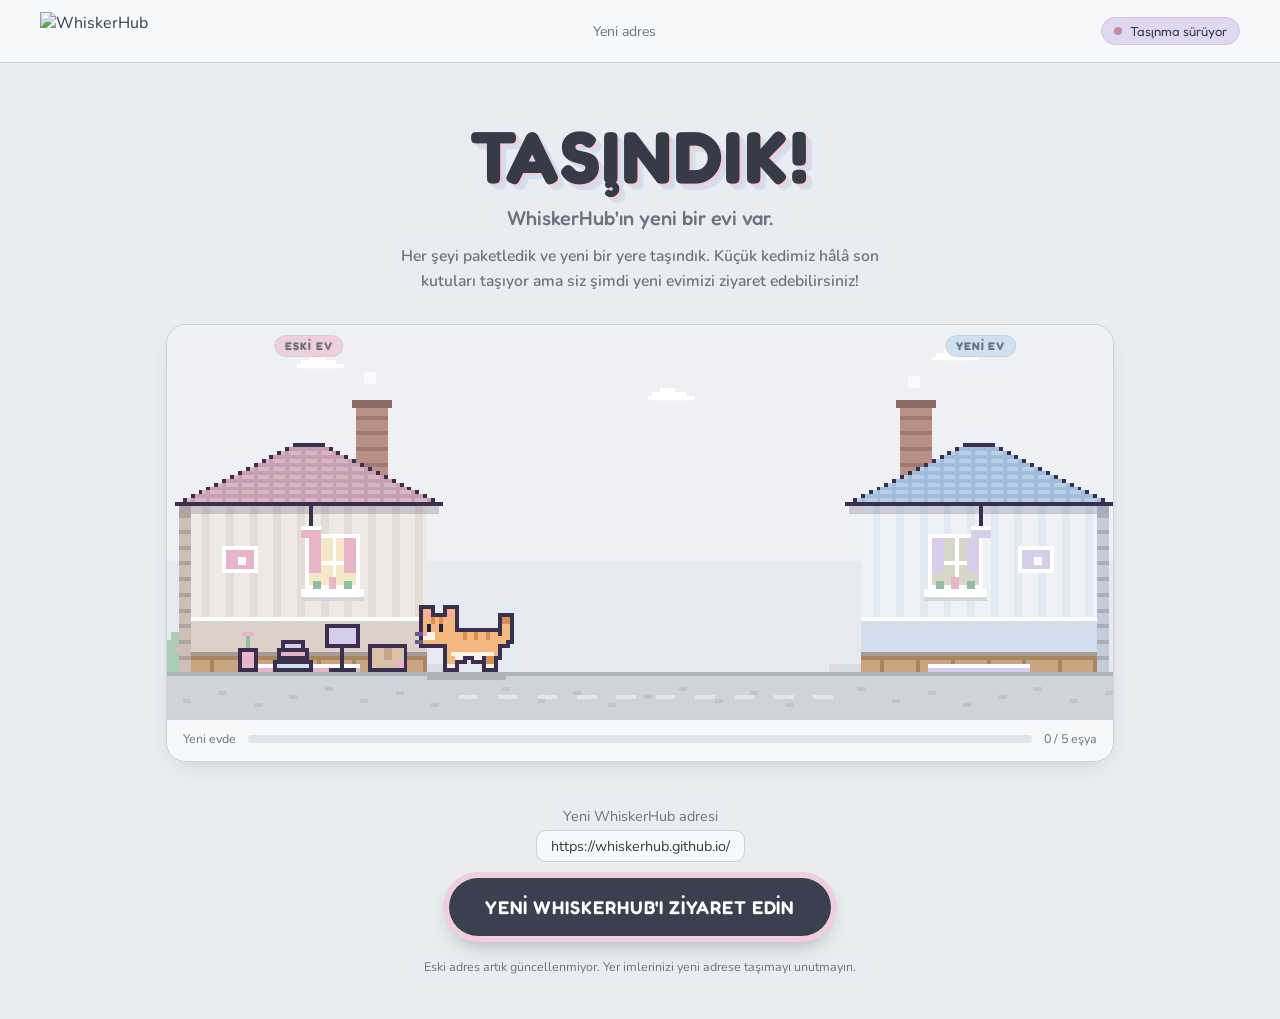
==== index.html @ 1a20b5a2 "Add initial index.html for WhiskerHub site" ====
<!DOCTYPE html>
<html lang="tr">
<head>
<meta charset="UTF-8">
<meta name="viewport" content="width=device-width, initial-scale=1">
<title>WhiskerHub taşındı</title>
<link rel="icon" type="image/png" href="whiskerhub.png">
<link rel="preconnect" href="https://fonts.googleapis.com"><link rel="preconnect" href="https://fonts.gstatic.com" crossorigin>
<link href="https://fonts.googleapis.com/css2?family=Fredoka:wght@500;600;700&family=Nunito:wght@600;700;800&display=swap" rel="stylesheet">
<style>
:root{
  --bg:#e9ecf0; --panel:#f7f8fa; --line:#cdd2da; --ink:#363b47; --ink2:#6b7280;
  --pink:#f0cfdd; --blue:#cfe0f1; --lilac:#e0d8f0; --btn:#3b4050;
}
*{margin:0;padding:0;box-sizing:border-box}
body{background:var(--bg);color:var(--ink);font-family:"Nunito","Trebuchet MS",system-ui,sans-serif;position:relative;min-height:100vh;display:flex;flex-direction:column}
header{display:flex;align-items:center;justify-content:space-between;gap:12px;padding:12px clamp(16px,4vw,40px);background:var(--panel);border-bottom:1px solid var(--line)}
.logo{height:38px;width:auto;display:block}
.status{display:flex;align-items:center;gap:8px;font-size:.82rem;padding:5px 12px;border-radius:99px;background:var(--lilac);border:1px solid #d1c6e8}
.status i{width:8px;height:8px;border-radius:50%;background:#c58aa8;animation:pulse 1.8s ease-in-out infinite}
@keyframes pulse{50%{opacity:.3}}
nav{display:flex;gap:18px;font-size:.88rem}
nav a{color:var(--ink2);text-decoration:none}
nav a:hover{color:var(--ink)}
main{flex:1;width:100%;max-width:980px;margin:0 auto;padding:clamp(24px,5vw,48px) 16px 8px;text-align:center}
h1{font-family:"Fredoka","Baloo 2","Trebuchet MS",sans-serif;font-size:clamp(2.6rem,9vw,4.6rem);letter-spacing:.03em;font-weight:700;color:var(--ink);text-shadow:3px 3px 0 var(--pink),6px 6px 0 var(--blue)}
.sub{margin-top:6px;font-size:1.1rem;color:var(--ink2)}
.desc{margin:14px auto 0;max-width:56ch;line-height:1.6;color:var(--ink2);font-size:.98rem}
.stage{position:relative;margin-top:30px;border:1px solid var(--line);border-radius:20px;background:#f1f3f6;box-shadow:0 8px 24px -14px rgba(60,65,80,.35);overflow:hidden}
.stage canvas{display:block;width:100%;height:auto;aspect-ratio:240/100;image-rendering:pixelated;image-rendering:crisp-edges}
.tag{position:absolute;top:10px;transform:translateX(-50%);font-size:.7rem;font-weight:700;letter-spacing:.08em;padding:3px 10px;border-radius:99px;background:var(--panel);border:1px solid var(--line);color:var(--ink2);white-space:nowrap}
.tag.old{left:15%;background:var(--pink)}
.tag.new{left:86%;background:var(--blue)}
.prog{display:flex;align-items:center;gap:12px;padding:10px 16px 14px;font-size:.78rem;color:var(--ink2);border-top:1px solid var(--line);background:var(--panel)}
.bar{flex:1;height:8px;border-radius:99px;background:#e1e4ea;overflow:hidden}
.bar b{display:block;height:100%;width:0;background:#b9a8dc;border-radius:99px;transition:width .6s ease}
footer{padding:36px 16px 44px;text-align:center}
.addr{font-size:.9rem;color:var(--ink2);margin-bottom:16px}
.addr span{display:inline-block;margin-top:4px;padding:5px 14px;border-radius:10px;background:var(--panel);border:1px solid var(--line);color:var(--ink);word-break:break-all}
.cta{position:relative;display:inline-block;padding:18px 36px;border-radius:99px;background:var(--btn);color:#fff;font-family:"Fredoka",sans-serif;font-weight:600;letter-spacing:.05em;font-size:clamp(.95rem,3.8vw,1.15rem);text-decoration:none;box-shadow:0 0 0 6px var(--pink),0 10px 24px -8px rgba(59,64,80,.6);transition:transform .2s,box-shadow .2s}
.cta:hover{transform:translateY(-2px);box-shadow:0 0 0 8px var(--lilac),0 14px 28px -8px rgba(59,64,80,.6)}
.cta:focus-visible{outline:3px solid #8fb2d9;outline-offset:6px}
.note{margin-top:22px;font-size:.78rem;color:var(--ink2)}
@media(max-width:560px){nav{display:none}.logo{height:32px}.tag{font-size:.6rem;padding:2px 7px}}
.status,.tag,.sub{font-family:"Fredoka",sans-serif}
.sub{font-weight:500;font-size:1.25rem}
.desc{font-weight:600}
.cta.press{transform:scale(.93);box-shadow:0 0 0 8px var(--lilac),0 4px 10px -6px rgba(59,64,80,.6);background:#4b5166}
.cta.press::after{content:"";position:absolute;inset:-6px;border-radius:99px;border:3px solid var(--pink);animation:rip .9s ease-out forwards}
@keyframes rip{to{transform:scale(1.3);opacity:0}}
#walker{position:absolute;display:none;pointer-events:none;image-rendering:pixelated;image-rendering:crisp-edges;z-index:5;transform-origin:50% 93%}
</style>
</head>
<body>
<header>
  <img class="logo" src="whiskerhub.png" alt="WhiskerHub">
  <nav><a href="https://whiskerhub.github.io/">Yeni adres</a></nav>
  <div class="status"><i></i>Taşınma sürüyor</div>
</header>

<main>
  <h1>TAŞINDIK!</h1>
  <p class="sub">WhiskerHub'ın yeni bir evi var.</p>
  <p class="desc">Her şeyi paketledik ve yeni bir yere taşındık. Küçük kedimiz hâlâ son kutuları taşıyor ama siz şimdi yeni evimizi ziyaret edebilirsiniz!</p>

  <div class="stage">
    <canvas id="scene" width="240" height="100" role="img" aria-label="Kedi eski evden yeni eve eşya taşıyor"></canvas>
    <span class="tag old">ESKİ EV</span><span class="tag new">YENİ EV</span>
    <div class="prog"><span>Yeni evde</span><div class="bar"><b id="bar"></b></div><span id="cnt">0 / 5 eşya</span></div>
  </div>
</main>

<footer>
  <p class="addr">Yeni WhiskerHub adresi<br><span>https://whiskerhub.github.io/</span></p>
  <a class="cta" href="https://whiskerhub.github.io/">YENİ WHISKERHUB'I ZİYARET EDİN</a>
  <p class="note">Eski adres artık güncellenmiyor. Yer imlerinizi yeni adrese taşımayı unutmayın.</p>
</footer>

<canvas id="walker" width="40" height="30" aria-hidden="true"></canvas>
<script>
(() => {
'use strict';
const cv = document.getElementById('scene'), ctx = cv.getContext('2d');
const bar = document.getElementById('bar'), cnt = document.getElementById('cnt');
const btn = document.querySelector('.cta'), wc = document.getElementById('walker'), wx = wc.getContext('2d');
const W = 240, H = 100, GY = 88;
const K = '#3b2f4f';
const CAT = { b:'#f2b880', d:'#d98f4e', w:'#fff4e6', p:'#ff9ec7', e:'#2a2140', wh:'#6a5a8a' };
const R = (x,y,w,h,c) => { ctx.fillStyle = c; ctx.fillRect(Math.round(x), Math.round(y), w, h); };

/* ---------- eşyalar: [x,y,w,h,renk], alt-orta çıpa ---------- */
const G = '#8fbf9f', PK = '#e8b4c8';
const ITEMS = {
  box:   [[-5,-7,10,7,K],[-4,-6,8,5,'#d8c3a8'],[-1,-6,2,3,'#c2a888'],[2,-3,2,2,PK]],
  plant: [[-3,-4,6,4,K],[-2,-3,4,3,PK],[-1,-9,2,5,G],[-4,-8,3,2,G],[1,-7,3,2,G]],
  lamp:  [[-4,-12,9,6,K],[-3,-11,7,4,'#d6cdea'],[0,-7,1,6,K],[-3,-1,7,1,K]],
  chair: [[-4,-10,2,10,K],[-4,-5,9,2,K],[3,-5,2,5,K],[-3,-9,1,4,'#b9cfe6'],[-3,-4,7,1,'#b9cfe6']],
  books: [[-5,-3,10,3,K],[-4,-2,8,1,'#cfe0f1'],[-4,-6,8,3,K],[-3,-5,6,1,PK],[-3,-8,6,2,K],[-2,-7,4,1,'#d6cdea']],
  pillow:[[-5,-5,10,5,K],[-4,-4,8,3,'#e6d9f3'],[1,-3,2,1,PK]],
  deco:  [[-2,-6,5,6,K],[-1,-5,3,4,PK],[0,-9,1,3,G],[-1,-10,3,1,PK]]
};
const TYPES = Object.keys(ITEMS);
function item(t, x, y, a) {
  if (a < 1) ctx.globalAlpha = Math.max(0, a);
  for (const [dx,dy,w,h,c] of ITEMS[t]) R(x+dx, y+dy, w, h, c);
  ctx.globalAlpha = 1;
}

/* ---------- kedi (WhiskerPet sprite'ından) ---------- */
function head(hx, hy, eyes) {
  const sh = [[hx,hy,8,7,CAT.b],[hx,hy-2,2,2,CAT.b],[hx+6,hy-2,2,2,CAT.b]];
  const dt = [[hx+1,hy-1,1,1,CAT.p],[hx+6,hy-1,1,1,CAT.p],[hx+3,hy,1,2,CAT.d],[hx+5,hy,1,2,CAT.d]];
  if (eyes === 'open') dt.push([hx+3,hy+2,1,2,CAT.e],[hx+6,hy+2,1,2,CAT.e]);
  else dt.push([hx+1,hy+3,1,1,CAT.e],[hx+2,hy+2,1,1,CAT.e],[hx+3,hy+3,1,1,CAT.e],[hx+5,hy+3,1,1,CAT.e],[hx+6,hy+2,1,1,CAT.e],[hx+7,hy+3,1,1,CAT.e]);
  dt.push([hx+5,hy+4,3,2,CAT.w],[hx+7,hy+4,1,1,CAT.p],[hx+8,hy+4,2,1,CAT.wh],[hx+8,hy+6,2,1,CAT.wh]);
  return { sh, dt };
}
const LEGS = [{x:-7,o:.5,far:1},{x:-4,o:0,far:0},{x:1,o:0,far:1},{x:3,o:.5,far:0}];
function pose(f, walking, eyes, tw, crouch) {
  const sh = [], dt = [];
  sh.push([-11+tw,-13,2,6,CAT.b],[-10,-8,3,2,CAT.b]); dt.push([-11+tw,-13,2,2,CAT.d]);
  for (const L of LEGS) {
    let dx = 0, lift = 0;
    if (walking) {
      const p = ((f/4) + L.o) % 1;
      if (p < .5) dx = Math.round(1 - 4*p); else { dx = Math.round(-1 + 4*(p-.5)); lift = p < .7 ? 1 : 2; }
    }
    const h = Math.max(1, 3 - lift);
    sh.push([L.x+dx,-3,2,h,L.far ? CAT.d : CAT.b]); dt.push([L.x+dx,-3+h-1,2,1,CAT.w]);
  }
  sh.push([-8,-9,13,6,CAT.b]);
  dt.push([-7,-4,11,1,CAT.w],[-6,-9,1,2,CAT.d],[-3,-9,1,2,CAT.d],[0,-9,1,2,CAT.d]);
  const h = head(3, -13 + (crouch||0), eyes);
  sh.push(...h.sh); dt.push(...h.dt);
  return { sh, dt };
}
function drawCat(g, x, y, dir, p, lift) {
  g.fillStyle = 'rgba(60,60,80,.22)'; g.fillRect(Math.round(x) - 10, y + 1, 20, 1);
  g.save(); g.translate(Math.round(x), y - lift); g.scale(dir, 1);
  g.fillStyle = K;
  for (const [a,b,w,h] of p.sh) g.fillRect(a-1, b-1, w+2, h+2);
  for (const [a,b,w,h,c] of p.sh) { g.fillStyle = c; g.fillRect(a,b,w,h); }
  for (const [a,b,w,h,c] of p.dt) { g.fillStyle = c; g.fillRect(a,b,w,h); }
  g.restore();
}
const HEART = ['.kk.kk.','kppkppk','kpppppk','.kpppk.','..kpk..','...k...'];
function heart(h) {
  const y = h.y - h.t*14; ctx.globalAlpha = Math.max(0, h.t > .8 ? 1 - (h.t - .8)/.5 : 1);
  HEART.forEach((row, j) => [...row].forEach((c, i) => { if (c !== '.') R(h.x - 3 + i, y + j, 1, 1, c === 'k' ? K : '#ff6b9d'); }));
  ctx.globalAlpha = 1;
}

/* ---------- evler ve fon ---------- */
const OLDH = {wall:'#efe9e4',stripe:'#e6dcd6',wain:'#ddd0c8',roof:'#d7b6c5',roof2:'#c79fb0',trim:'#cbbfb8',curt:'#e8b4c8',L:true};
const NEWH = {wall:'#eef2f7',stripe:'#e1e9f3',wain:'#d3deec',roof:'#b9cfe8',roof2:'#a2bcdb',trim:'#c3ccd8',curt:'#d6cdea',L:false};
function house(x, w, o, t) {
  const L = o.L, cx = x + (L ? 36 : 24), mx = x + w/2;
  const chx = x + (L ? 42 : 10);
  R(chx, 20, 8, 20, '#b98f86'); for (let j = 0; j < 5; j++) R(chx, 23 + j*4, 8, 1, '#a07a72');
  R(chx - 1, 19, 10, 2, '#8c6c66'); R(chx + 2, 14 - (Math.floor(t*2) % 3), 3, 3, 'rgba(255,255,255,.7)');
  R(x, 46, w, 42, o.wall);
  for (let i = x + 3; i < x + w; i += 6) R(i, 46, 2, 28, o.stripe);
  R(x, 74, w, 10, o.wain); R(x, 74, w, 1, '#fff'); R(x, 83, w, 1, '#a79a97');
  R(x, 84, w, 4, '#c9a47e'); R(x, 84, w, 1, '#a8845f');
  for (let i = x + 5; i < x + w; i += 9) R(i, 85, 1, 3, '#a8845f');
  R(mx - 13, 86, 26, 2, o.curt); R(mx - 13, 86, 26, 1, '#fff');
  const wx0 = L ? x - 3 : x + w;
  R(wx0, 46, 3, 42, o.trim); for (let j = 48; j < 88; j += 4) R(wx0, j, 3, 1, 'rgba(0,0,0,.14)');
  for (let r = 0; r < 16; r++) {
    const rx = x - 4 + r*2, rw = w + 8 - r*4, y = 45 - r;
    R(rx, y, rw, 1, r % 2 ? o.roof : o.roof2);
    for (let k = (r % 2) * 2; k < rw; k += 4) R(rx + k, y, 1, 1, o.roof2);
    R(rx, y, 1, 1, K); R(rx + rw - 1, y, 1, 1, K);
  }
  R(x + 26, 30, w - 52, 1, K); R(x - 4, 45, w + 8, 1, K); R(x - 3, 46, w + 6, 2, 'rgba(60,50,80,.2)');
  R(cx - 7, 53, 14, 14, '#fff'); R(cx - 6, 54, 12, 12, '#9fb4c8');
  ctx.globalAlpha = .75 + .25*Math.sin(t*1.5); R(cx - 6, 54, 12, 12, '#f8ecc9'); ctx.globalAlpha = 1;
  R(cx, 54, 1, 12, '#fff'); R(cx - 6, 60, 12, 1, '#fff');
  R(cx - 6, 54, 3, 9, o.curt); R(cx + 3, 54, 3, 9, o.curt);
  R(cx - 8, 67, 16, 2, '#fff'); R(cx - 8, 69, 16, 1, '#d3d6dc');
  R(cx - 5, 65, 2, 2, G); R(cx - 1, 64, 2, 3, PK); R(cx + 3, 65, 2, 2, G);
  const px = L ? x + 8 : x + 40;
  R(px, 56, 9, 7, '#fff'); R(px + 1, 57, 7, 5, o.curt); R(px + 4, 59, 2, 2, '#fff');
  R(mx, 46, 1, 5, K); R(mx - 2, 51, 5, 3, o.curt); R(mx - 2, 51, 5, 1, '#fff');
  R(L ? x + w : x - 8, 86, 8, 2, '#d9dce2');
}
const clouds = [{x:30,y:8,v:2},{x:120,y:16,v:1.4},{x:190,y:6,v:2.6}];
function cloud(x, y) { R(x+3,y,4,1,'#fff'); R(x+1,y+1,9,1,'#fff'); R(x,y+2,12,1,'#fff'); R(x+2,y+3,8,1,'#f1f3f7'); }

/* ---------- hikaye: sonsuz döngü ---------- */
const OLD = [56, 44, 32, 20], NEW = [228, 217, 206, 195, 184];
let n = 0, ph = 'toOld', t = 0, anim = 0, time = 0;
let cat = { x: 120, dir: -1 };
let hearts = [], hc = 0, wk = null;
let oldItems = [], newItems = [], newCount = 0, restock = 1, carry = null, fly = null, dust = [], fade = 1;
const SPEED = 30;

function stock() { oldItems = OLD.map((_, i) => TYPES[(n*3 + i*2) % 7]); restock = 0; }
stock();
const oldIdx = () => n % 4;
const stand = () => ph === 'toOld' ? OLD[oldIdx()] + 13 : NEW[newCount] - 13;

function go(dt) {
  const tx = stand(), d = tx - cat.x;
  cat.dir = d > 0 ? 1 : -1;
  if (Math.abs(d) <= SPEED*dt) { cat.x = tx; return true; }
  cat.x += cat.dir * SPEED * dt; return false;
}
function setProgress() {
  bar.style.width = (newCount / 5 * 100) + '%';
  cnt.textContent = newCount + ' / 5 eşya';
}

function update(dt) {
  time += dt; t += dt; restock = Math.min(1, restock + dt*2);
  clouds.forEach(c => { c.x += c.v*dt; if (c.x > W + 12) c.x = -14; });
  dust = dust.filter(d => (d.t += dt) < .5); hearts = hearts.filter(h => (h.t += dt) < 1.3);
  const walking = ph === 'toOld' || ph === 'toNew';
  if (walking) anim += dt;

  if (ph === 'toOld') {
    if (oldIdx() === 0 && oldItems.every(i => !i)) stock();
    if (go(dt)) { ph = 'pick'; t = 0; cat.dir = -1; fly = { type: oldItems[oldIdx()], t: 0, x: OLD[oldIdx()] }; oldItems[oldIdx()] = null; }
  } else if (ph === 'pick') {
    if (fly) { fly.t += dt; if (fly.t >= .45) { carry = fly.type; fly = null; } }
    if (t > .9) { ph = 'toNew'; t = 0; }
  } else if (ph === 'toNew') {
    if (go(dt)) { ph = 'drop'; t = 0; cat.dir = 1; fly = { type: carry, t: 0, x: NEW[newCount] }; carry = null; }
  } else if (ph === 'drop') {
    if (fly) { fly.t += dt; if (fly.t >= .4) {
      newItems[newCount] = { type: fly.type, x: fly.x, pop: 0 }; newCount++; n++;
      for (let i = 0; i < 4; i++) dust.push({ x: fly.x + (i-1.5)*3, vx: (i-1.5)*6, t: 0 });
      fly = null; setProgress();
    } }
    if (t > 1) {
      if (newCount >= 5) { ph = 'cheer'; t = 0; hc = 0; } else { ph = 'toOld'; t = 0; }
    }
  } else if (ph === 'cheer') {
    if (hc < 3 && t > .15 + hc*.5) { hearts.push({ x: cat.x + 3 + (hc - 1)*6, y: GY - 24, t: 0 }); hc++; }
    if (t > 1.9) { ph = 'exit'; startWalk(); }
  } else if (ph === 'exit') { walkUpdate(dt); }
  newItems.forEach(i => i && (i.pop += dt));
}

function render() {
  ctx.clearRect(0, 0, W, H);
  R(0, 0, W, GY, '#eef0f4');
  R(0, 60, W, 28, '#e6e9ef');
  R(0, 80, 6, 8, '#a9cdb5'); R(1, 78, 3, 2, '#a9cdb5'); R(2, 82, 1, 1, PK);
  clouds.forEach(c => cloud(Math.round(c.x), c.y));
  R(0, GY, W, H - GY, '#cfd3da'); R(0, GY, W, 1, '#aeb4bf');
  for (let x = 4; x < W; x += 9) R(x, GY + 4 + (x*7 % 5), 2, 1, '#bfc4cd');
  house(6, 60, OLDH, time);
  house(176, 60, NEWH, time + 1);
  // yol işaretleri
  for (let x = 74; x < 168; x += 10) R(x, GY + 6, 5, 1, '#e3e6ec');

  oldItems.forEach((it, i) => it && item(it, OLD[i], GY, i === 0 || true ? restock : 1));
  newItems.forEach(it => {
    if (!it) return;
    const hop = it.pop < .15 ? Math.sin(it.pop / .15 * Math.PI) * 3 : 0;
    item(it.type, it.x, GY - hop, fade);
  });

  const walking = ph === 'toOld' || ph === 'toNew';
  const f = Math.floor(anim * 8) & 3;
  const bob = walking && (f & 1) ? 1 : 0;
  const crouch = ph === 'pick' && t < .45 ? 1 : 0;
  const cheer = ph === 'cheer';
  const eyes = cheer || (ph === 'drop' && t > .4) ? 'happy' : 'open';
  const lift = cheer && t > .15 ? Math.round(Math.abs(Math.sin((t - .15)*5.4))*7) : 0;
  if (ph !== 'exit') drawCat(ctx, cat.x, GY, cat.dir, pose(f, walking || lift > 0, eyes, Math.floor(anim*3) & 1, crouch), bob + lift);
  hearts.forEach(heart);

  if (carry) item(carry, cat.x - cat.dir*2, GY - 10 - bob, 1);
  if (fly) {
    const p = Math.min(1, fly.t / (ph === 'pick' ? .45 : .4));
    const sx = ph === 'pick' ? fly.x : cat.x - cat.dir*2, ex = ph === 'pick' ? cat.x - cat.dir*2 : fly.x;
    const sy = ph === 'pick' ? GY : GY - 10, ey = ph === 'pick' ? GY - 10 : GY;
    item(fly.type, sx + (ex - sx)*p, sy + (ey - sy)*p - Math.sin(p*Math.PI)*9, 1);
  }
  dust.forEach(d => { ctx.globalAlpha = 1 - d.t*2; R(d.x + d.vx*d.t, GY - 1 - d.t*8, 2, 2, '#fff'); });
  ctx.globalAlpha = 1;
}

/* ---------- kedi linke gider ---------- */
function startWalk() {
  const r = cv.getBoundingClientRect(), s = r.width / W;
  wk = { s, x: r.left + scrollX + cat.x*s, y: r.top + scrollY + GY*s, dir: -1, t: 0, anim: 0, step: 'walk' };
  wc.style.display = 'block'; wc.style.width = 40*s + 'px'; wc.style.height = 30*s + 'px';
}
function walkUpdate(dt) {
  const w = wk, b = btn.getBoundingClientRect(), bx = b.left + scrollX + b.width/2, by = b.top + scrollY;
  let k = 1; w.t += dt;
  if (w.step === 'walk') {
    w.anim += dt; const d = bx - w.x; w.dir = d > 0 ? 1 : -1;
    if (Math.abs(d) <= SPEED*w.s*dt) { w.x = bx; w.step = 'jump'; w.t = 0; w.x0 = w.x; w.y0 = w.y; if (!reduce) btn.scrollIntoView({ behavior: 'smooth', block: 'center' }); }
    else w.x += w.dir*SPEED*w.s*dt;
  } else if (w.step === 'jump') {
    const p = Math.min(1, w.t/.9); w.y = w.y0 + (by - w.y0)*p - Math.sin(Math.PI*p)*45*w.s;
    if (p >= 1) { w.step = 'press'; w.t = 0; btn.classList.add('press'); }
  } else if (w.step === 'press') {
    const p = Math.min(1, w.t/.7); k = 1 - p; w.y = by + p*b.height*.55;
    if (p >= 1) { wc.style.display = 'none'; w.step = 'gone'; w.t = 0; }
  } else if (w.step === 'gone' && w.t > 1.5) {
    btn.classList.remove('press'); wc.style.transform = ''; wk = null;
    newItems = []; newCount = 0; carry = null; setProgress();
    cat.x = 84; cat.dir = 1; ph = 'toOld'; t = 0;
    for (let i = 0; i < 6; i++) dust.push({ x: 84 + (i - 2.5)*3, vx: (i - 2.5)*6, t: 0 });
    return;
  }
  if (w.step === 'gone') return;
  const air = w.step === 'jump';
  wx.clearRect(0, 0, 40, 30);
  drawCat(wx, 20, 28, w.dir, pose(air ? 0 : Math.floor(w.anim*8) & 3, w.step === 'walk' || air, air || w.step === 'press' ? 'happy' : 'open', Math.floor(w.anim*3) & 1, 0), 0);
  wc.style.left = (w.x - 20*w.s) + 'px'; wc.style.top = (w.y - 28*w.s) + 'px'; wc.style.transform = 'scale(' + k + ')';
}

/* ---------- döngü: görünürken ve sekme açıkken çalışır ---------- */
const reduce = window.matchMedia('(prefers-reduced-motion: reduce)').matches;
let last = 0, visible = true;
function frame(ts) {
  requestAnimationFrame(frame);
  if ((!visible && ph !== 'exit') || document.hidden) { last = 0; return; }
  if (!last) last = ts;
  const dt = Math.min((ts - last) / 1000, .05); last = ts;
  update(dt); render();
}
if (reduce) { for (let i = 0; i < 200; i++) update(.05); render(); }
else {
  if ('IntersectionObserver' in window) new IntersectionObserver(e => visible = e[0].isIntersecting).observe(cv);
  requestAnimationFrame(frame);
}
})();
</script>
</body>
</html>
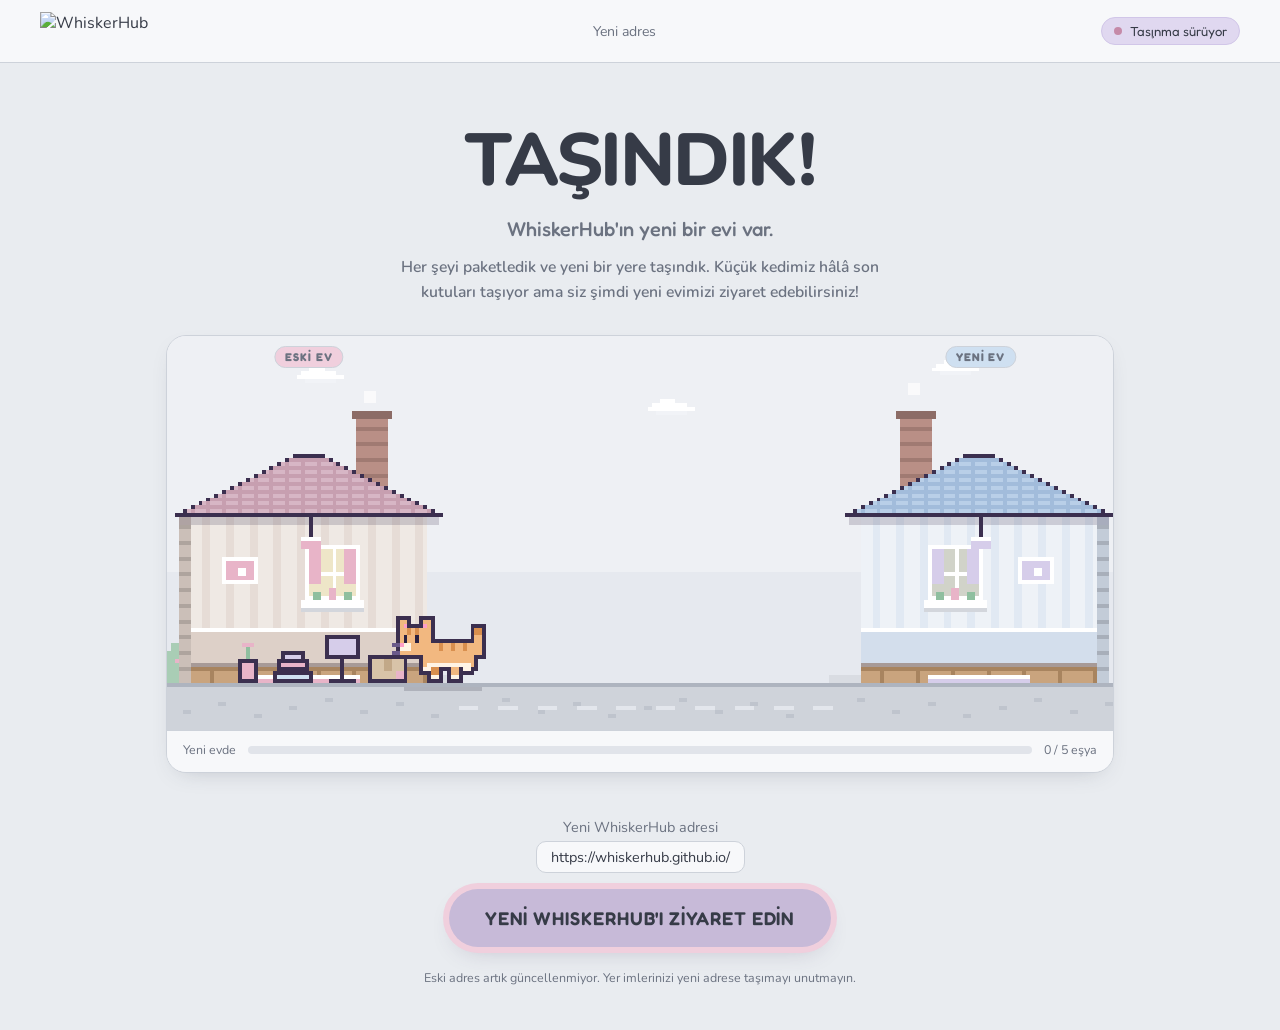
==== commit 9188ce02: "Add new styles for header and button" ====
--- a/index.html
+++ b/index.html
@@ -49,6 +49,34 @@
 .cta.press::after{content:"";position:absolute;inset:-6px;border-radius:99px;border:3px solid var(--pink);animation:rip .9s ease-out forwards}
 @keyframes rip{to{transform:scale(1.3);opacity:0}}
 #walker{position:absolute;display:none;pointer-events:none;image-rendering:pixelated;image-rendering:crisp-edges;z-index:5;transform-origin:50% 93%}
+/* YENİ TAŞINDIK BAŞLIĞI */
+h1 {
+  font-family: "Nunito", sans-serif;
+  font-weight: 800;
+  letter-spacing: -.03em;
+  color: #363b47;
+  text-shadow: none;
+}
+
+/* YENİ AÇIK LİLA BUTON */
+.cta {
+  background: #c7bad8;
+  color: #363b47;
+  box-shadow:
+    0 0 0 6px #f0cfdd,
+    0 10px 24px -8px rgba(80,64,100,.28);
+}
+
+.cta:hover {
+  background: #d4c9e4;
+  box-shadow:
+    0 0 0 8px #e0d8f0,
+    0 14px 28px -8px rgba(80,64,100,.3);
+}
+
+.cta.press {
+  background: #b8a9cf;
+}
 </style>
 </head>
 <body>
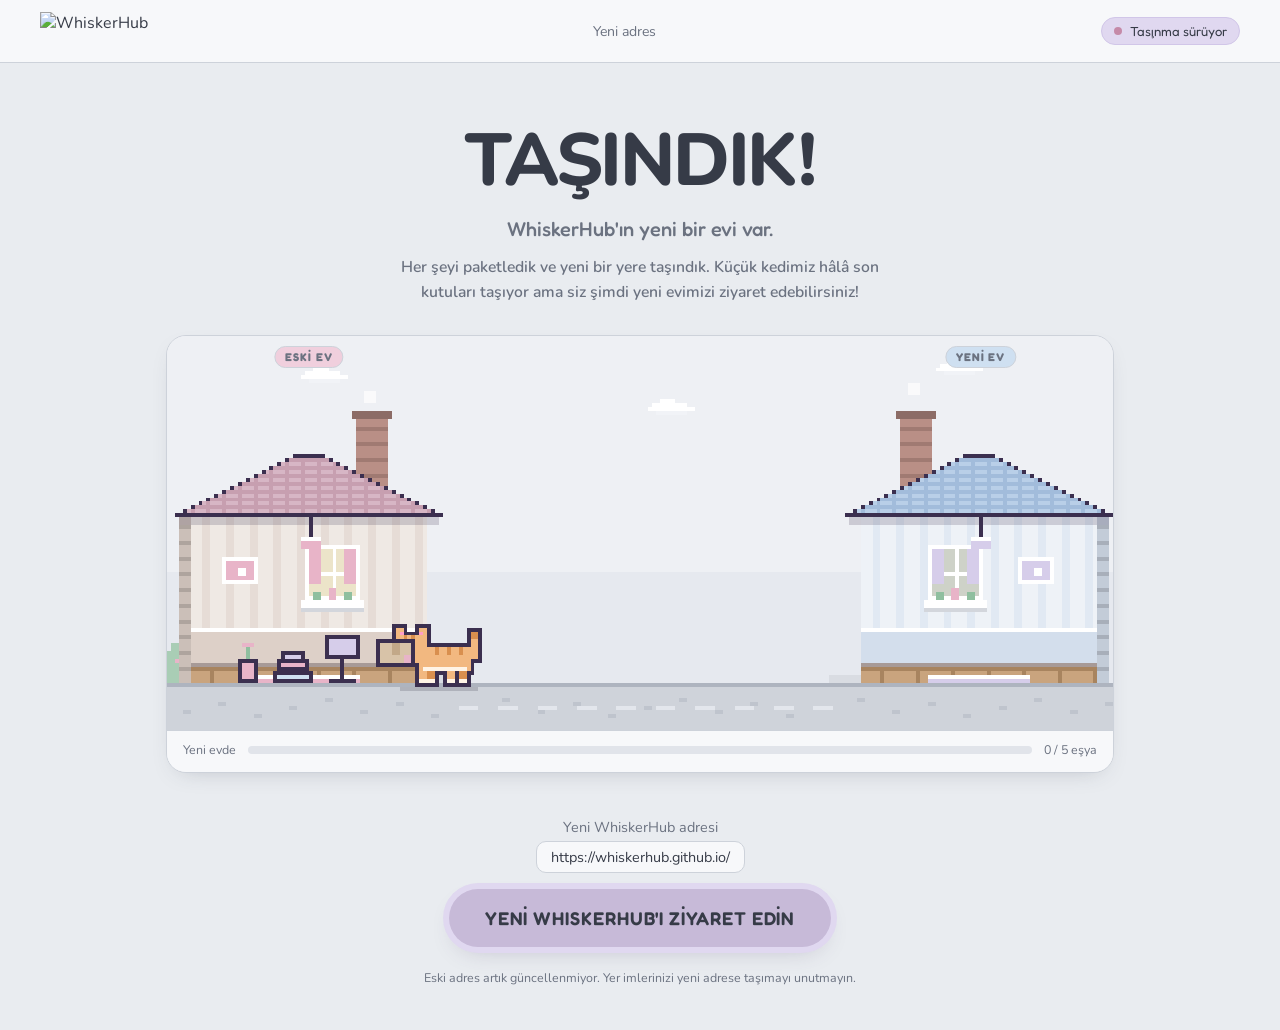
==== commit 20d6be39: "Add styles for button hover and active states" ====
--- a/index.html
+++ b/index.html
@@ -77,6 +77,25 @@
 .cta.press {
   background: #b8a9cf;
 }
+  /* BUTONUN ÇEVRESİ HER ZAMAN AÇIK MOR */
+.cta {
+  box-shadow:
+    0 0 0 6px #e0d8f0,
+    0 10px 24px -8px rgba(80,64,100,.28);
+}
+
+/* ÜZERİNE GELİNCE */
+.cta:hover {
+  background: #d4c9e4;
+  box-shadow:
+    0 0 0 8px #e0d8f0,
+    0 14px 28px -8px rgba(80,64,100,.3);
+}
+
+/* KEDİ BUTONA BASINCA */
+.cta.press::after {
+  border-color: #e0d8f0;
+}
 </style>
 </head>
 <body>
